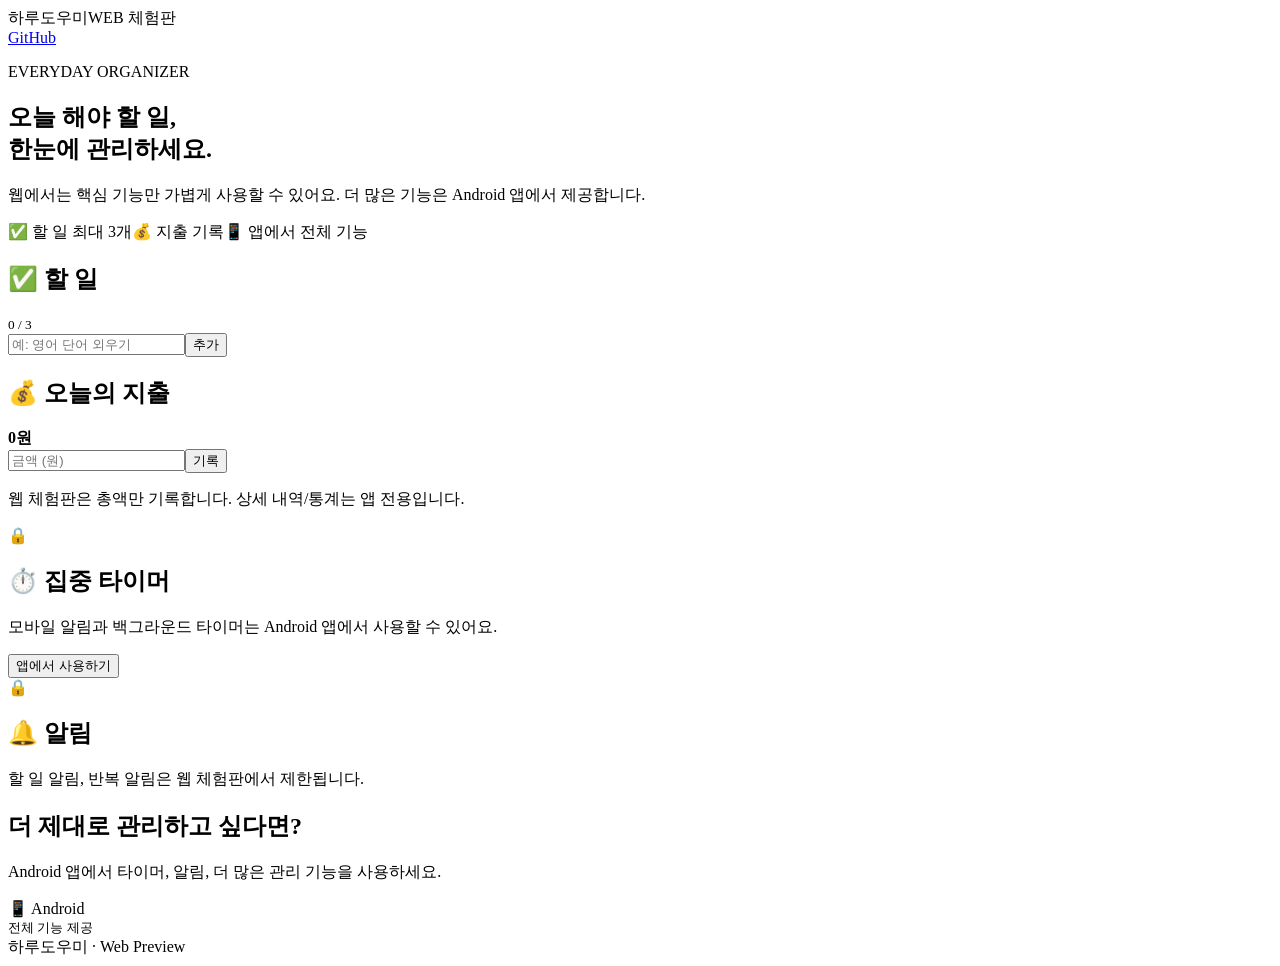
==== web/index.html @ 6cb39c71 "Add limited web app" ====
<!doctype html>
<html lang="ko">
<head>
<meta charset="utf-8"><meta name="viewport" content="width=device-width,initial-scale=1">
<title>하루도우미 · 웹</title><link rel="stylesheet" href="style.css">
</head>
<body>
<header><div><span class="logo">하루도우미</span><span class="badge">WEB 체험판</span></div><a href="https://github.com/akdhs323-design/test" target="_blank">GitHub</a></header>
<main>
<section class="hero"><p class="eyebrow">EVERYDAY ORGANIZER</p><h1>오늘 해야 할 일,<br><span>한눈에 관리하세요.</span></h1><p>웹에서는 핵심 기능만 가볍게 사용할 수 있어요. 더 많은 기능은 Android 앱에서 제공합니다.</p><div class="chips"><span>✅ 할 일 최대 3개</span><span>💰 지출 기록</span><span>📱 앱에서 전체 기능</span></div></section>
<section class="grid">
<div class="card"><div class="card-head"><h2>✅ 할 일</h2><small id="todoCount">0 / 3</small></div><div class="add-row"><input id="todoInput" maxlength="40" placeholder="예: 영어 단어 외우기"><button onclick="addTodo()">추가</button></div><ul id="todoList"></ul></div>
<div class="card"><div class="card-head"><h2>💰 오늘의 지출</h2><strong id="total">0원</strong></div><div class="add-row"><input id="expenseInput" inputmode="numeric" placeholder="금액 (원)"><button onclick="addExpense()">기록</button></div><p class="muted">웹 체험판은 총액만 기록합니다. 상세 내역/통계는 앱 전용입니다.</p></div>
<div class="card locked"><div class="lock">🔒</div><h2>⏱️ 집중 타이머</h2><p>모바일 알림과 백그라운드 타이머는 Android 앱에서 사용할 수 있어요.</p><button onclick="showAppNotice()">앱에서 사용하기</button></div>
<div class="card locked"><div class="lock">🔒</div><h2>🔔 알림</h2><p>할 일 알림, 반복 알림은 웹 체험판에서 제한됩니다.</p></div>
</section>
<section class="cta"><div><h2>더 제대로 관리하고 싶다면?</h2><p>Android 앱에서 타이머, 알림, 더 많은 관리 기능을 사용하세요.</p></div><div class="android">📱 Android<br><small>전체 기능 제공</small></div></section>
</main><footer>하루도우미 · Web Preview</footer><script src="app.js"></script>
</body></html>
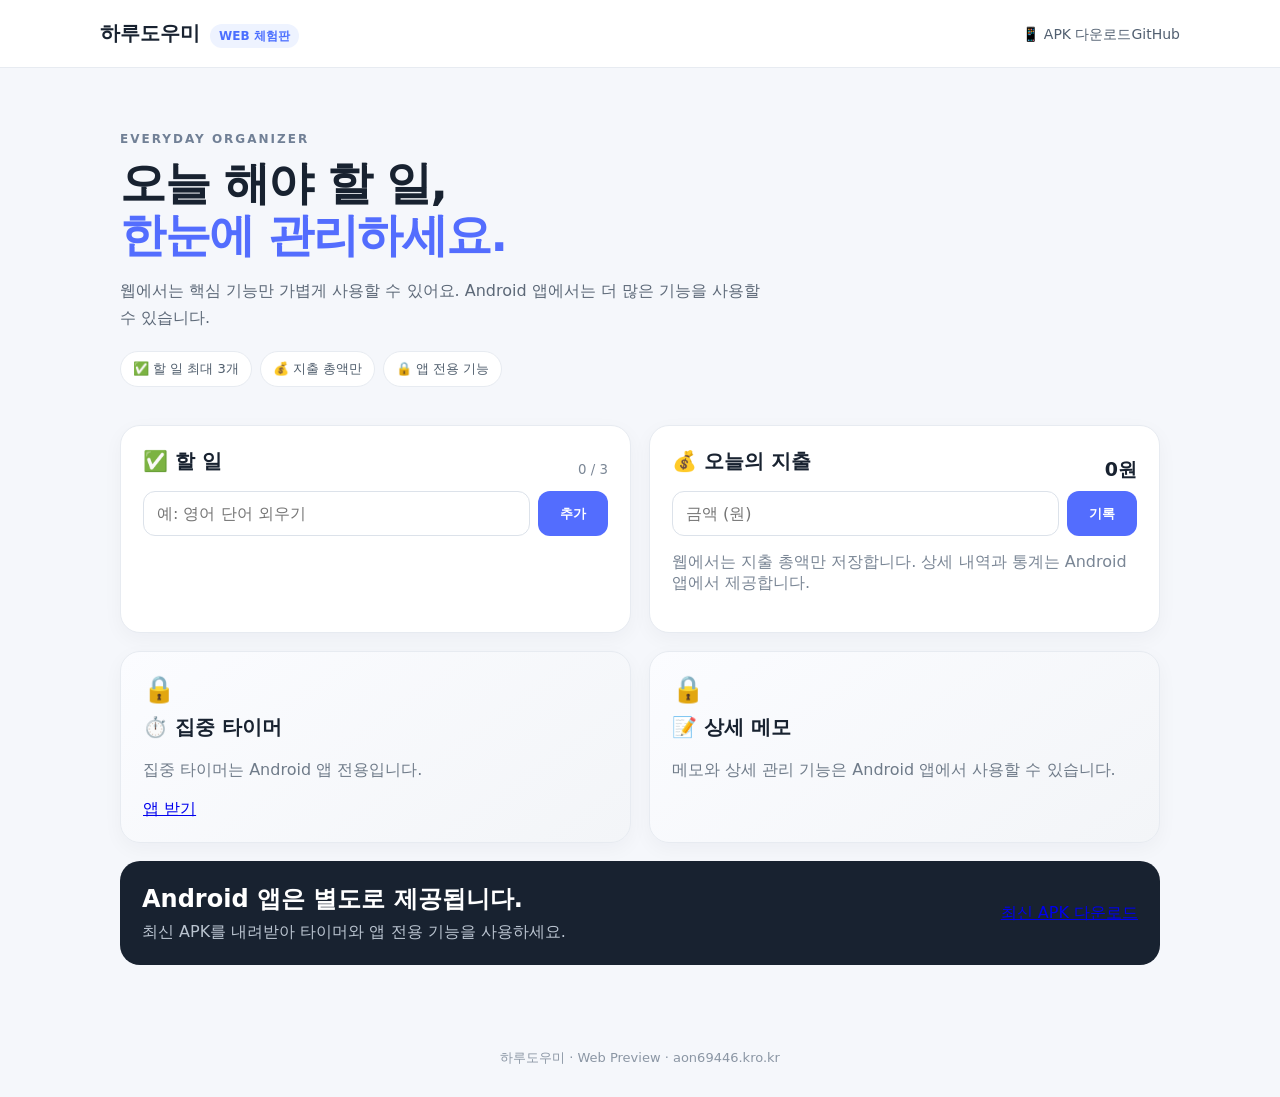
==== commit 3016443c: "Add APK download links to web" ====
--- a/web/index.html
+++ b/web/index.html
@@ -2,18 +2,18 @@
 <html lang="ko">
 <head>
 <meta charset="utf-8"><meta name="viewport" content="width=device-width,initial-scale=1">
-<title>하루도우미 · 웹</title><link rel="stylesheet" href="style.css">
+<title>하루도우미 · Web</title><link rel="stylesheet" href="style.css">
 </head>
 <body>
-<header><div><span class="logo">하루도우미</span><span class="badge">WEB 체험판</span></div><a href="https://github.com/akdhs323-design/test" target="_blank">GitHub</a></header>
+<header><div><span class="logo">하루도우미</span><span class="badge">WEB 체험판</span></div><nav><a class="download" href="https://github.com/akdhs323-design/test/releases/latest/download/DailyHelper.apk">📱 APK 다운로드</a><a href="https://github.com/akdhs323-design/test" target="_blank" rel="noopener">GitHub</a></nav></header>
 <main>
-<section class="hero"><p class="eyebrow">EVERYDAY ORGANIZER</p><h1>오늘 해야 할 일,<br><span>한눈에 관리하세요.</span></h1><p>웹에서는 핵심 기능만 가볍게 사용할 수 있어요. 더 많은 기능은 Android 앱에서 제공합니다.</p><div class="chips"><span>✅ 할 일 최대 3개</span><span>💰 지출 기록</span><span>📱 앱에서 전체 기능</span></div></section>
+<section class="hero"><p class="eyebrow">EVERYDAY ORGANIZER</p><h1>오늘 해야 할 일,<br><span>한눈에 관리하세요.</span></h1><p>웹에서는 핵심 기능만 가볍게 사용할 수 있어요. Android 앱에서는 더 많은 기능을 사용할 수 있습니다.</p><div class="chips"><span>✅ 할 일 최대 3개</span><span>💰 지출 총액만</span><span>🔒 앱 전용 기능</span></div></section>
 <section class="grid">
 <div class="card"><div class="card-head"><h2>✅ 할 일</h2><small id="todoCount">0 / 3</small></div><div class="add-row"><input id="todoInput" maxlength="40" placeholder="예: 영어 단어 외우기"><button onclick="addTodo()">추가</button></div><ul id="todoList"></ul></div>
-<div class="card"><div class="card-head"><h2>💰 오늘의 지출</h2><strong id="total">0원</strong></div><div class="add-row"><input id="expenseInput" inputmode="numeric" placeholder="금액 (원)"><button onclick="addExpense()">기록</button></div><p class="muted">웹 체험판은 총액만 기록합니다. 상세 내역/통계는 앱 전용입니다.</p></div>
-<div class="card locked"><div class="lock">🔒</div><h2>⏱️ 집중 타이머</h2><p>모바일 알림과 백그라운드 타이머는 Android 앱에서 사용할 수 있어요.</p><button onclick="showAppNotice()">앱에서 사용하기</button></div>
-<div class="card locked"><div class="lock">🔒</div><h2>🔔 알림</h2><p>할 일 알림, 반복 알림은 웹 체험판에서 제한됩니다.</p></div>
+<div class="card"><div class="card-head"><h2>💰 오늘의 지출</h2><strong id="total">0원</strong></div><div class="add-row"><input id="expenseInput" inputmode="numeric" placeholder="금액 (원)"><button onclick="addExpense()">기록</button></div><p class="muted">웹에서는 지출 총액만 저장합니다. 상세 내역과 통계는 Android 앱에서 제공합니다.</p></div>
+<div class="card locked"><div class="lock">🔒</div><h2>⏱️ 집중 타이머</h2><p>집중 타이머는 Android 앱 전용입니다.</p><a class="button-like" href="https://github.com/akdhs323-design/test/releases/latest/download/DailyHelper.apk">앱 받기</a></div>
+<div class="card locked"><div class="lock">🔒</div><h2>📝 상세 메모</h2><p>메모와 상세 관리 기능은 Android 앱에서 사용할 수 있습니다.</p></div>
 </section>
-<section class="cta"><div><h2>더 제대로 관리하고 싶다면?</h2><p>Android 앱에서 타이머, 알림, 더 많은 관리 기능을 사용하세요.</p></div><div class="android">📱 Android<br><small>전체 기능 제공</small></div></section>
-</main><footer>하루도우미 · Web Preview</footer><script src="app.js"></script>
+<section class="cta"><div><h2>Android 앱은 별도로 제공됩니다.</h2><p>최신 APK를 내려받아 타이머와 앱 전용 기능을 사용하세요.</p></div><a class="big-download" href="https://github.com/akdhs323-design/test/releases/latest/download/DailyHelper.apk">최신 APK 다운로드</a></section>
+</main><footer>하루도우미 · Web Preview · aon69446.kro.kr</footer><script src="app.js"></script>
 </body></html>
--- a/web/style.css
+++ b/web/style.css
@@ -0,0 +1 @@
+*{box-sizing:border-box}body{margin:0;font-family:system-ui,-apple-system,BlinkMacSystemFont,"Segoe UI",sans-serif;background:#f5f7fb;color:#182230}header{height:68px;background:#fff;border-bottom:1px solid #e7ebf1;display:flex;align-items:center;justify-content:space-between;padding:0 max(20px,calc((100% - 1080px)/2));position:sticky;top:0;z-index:5}header a{color:#526071;text-decoration:none;font-size:14px}.logo{font-weight:800;font-size:20px}.badge{margin-left:10px;padding:5px 9px;border-radius:999px;background:#eef3ff;color:#4c6fff;font-size:12px;font-weight:700}main{max-width:1080px;margin:auto;padding:54px 20px}.hero{padding:10px 0 38px}.eyebrow{font-size:12px;letter-spacing:2px;font-weight:800;color:#718096;margin:0 0 12px}.hero h1{font-size:46px;line-height:1.12;margin:0 0 15px;letter-spacing:-1.5px}.hero h1 span{color:#536dfe}.hero p:not(.eyebrow){max-width:650px;color:#5d6978;line-height:1.7;font-size:16px}.chips{display:flex;flex-wrap:wrap;gap:8px;margin-top:20px}.chips span{background:#fff;border:1px solid #e7ebf1;border-radius:999px;padding:8px 12px;font-size:13px;color:#4f5d6c}.grid{display:grid;grid-template-columns:repeat(2,minmax(0,1fr));gap:18px}.card{background:#fff;border:1px solid #e7ebf1;border-radius:20px;padding:22px;box-shadow:0 6px 20px rgba(24,34,48,.04)}.card-head{display:flex;align-items:center;justify-content:space-between;gap:12px}.card h2{margin:0 0 16px;font-size:20px}.card strong{font-size:19px}.card small,.muted{color:#7a8695}.add-row{display:flex;gap:8px}input{width:100%;border:1px solid #dce2ea;border-radius:12px;padding:12px 13px;font:inherit;outline:none}input:focus{border-color:#7487ff;box-shadow:0 0 0 3px rgba(116,135,255,.12)}button{border:0;border-radius:12px;padding:0 15px;background:#536dfe;color:white;font-weight:700;cursor:pointer;min-width:70px}ul{list-style:none;padding:0;margin:14px 0 0}li{display:flex;align-items:center;gap:9px;padding:10px 2px;border-top:1px solid #f0f2f5}li button{margin-left:auto;min-width:auto;background:#eef1f5;color:#536071;padding:6px 10px}.done{text-decoration:line-through;color:#98a1ad}.locked{background:linear-gradient(145deg,#fbfcff,#f3f5f8)}.lock{font-size:26px;margin-bottom:10px}.locked p{color:#6f7b89;line-height:1.6}.locked button{margin-top:4px}.cta{margin-top:18px;background:#182230;color:white;border-radius:20px;padding:22px;display:flex;align-items:center;justify-content:space-between;gap:20px}.cta h2{margin:0 0 7px}.cta p{margin:0;color:#bac4d0}.android{background:#2a3543;border-radius:14px;padding:14px 18px;text-align:center;font-weight:800}.android small{font-weight:500;color:#b9c4cf}footer{text-align:center;color:#8b96a4;padding:30px;font-size:13px}@media(max-width:700px){.hero h1{font-size:36px}.grid{grid-template-columns:1fr}.cta{align-items:flex-start;flex-direction:column}}
